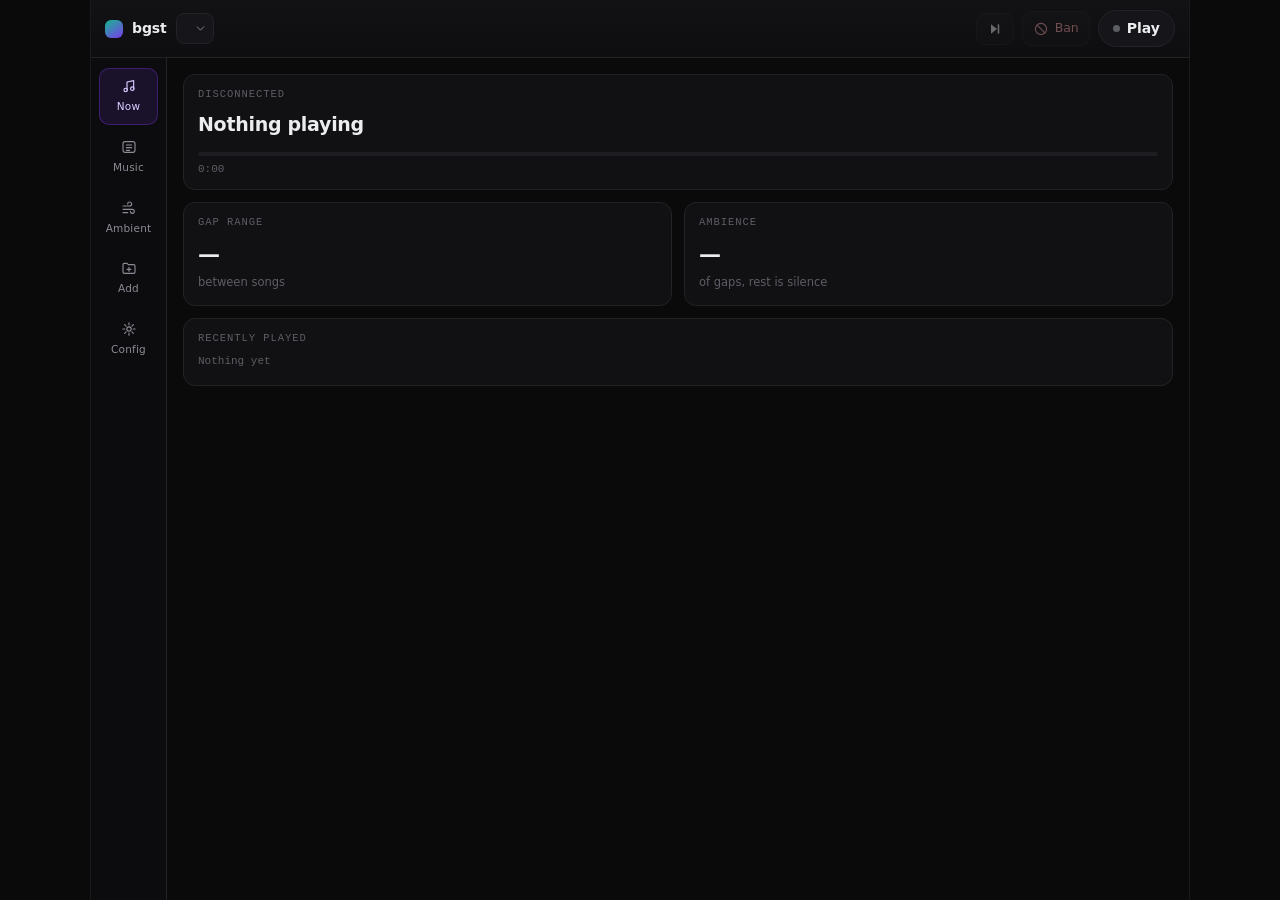
==== bgsoundtrack/ui/index.html @ 9dd18e4a "Export and import libraries, and sort them by artist, album or title Export comes in two shapes beca" ====
<!doctype html>
<html lang="en">
<head>
<meta charset="utf-8">
<meta name="viewport" content="width=device-width, initial-scale=1, viewport-fit=cover">
<meta name="color-scheme" content="dark">
<title>bgst</title>
<link rel="stylesheet" href="style.css">
<link rel="icon" href="data:image/svg+xml,<svg xmlns='http://www.w3.org/2000/svg' viewBox='0 0 32 32'><text y='26' font-size='26'>♪</text></svg>">
</head>
<body>
<div class="app">

  <header class="topbar">
    <div class="brand">
      <span class="brand-dot"></span>
      <span class="brand-name">bgst</span>
      <label class="playlist-pick">
        <select id="playlist-select" title="Playlist"></select>
        <svg viewBox="0 0 24 24" class="icon chev"><path d="M6 9l6 6 6-6"/></svg>
      </label>
      <span class="brand-sub" id="root-path"></span>
    </div>
    <div class="topbar-actions">
      <button class="ghost" id="skip" title="Next track (N)" disabled>
        <svg viewBox="0 0 24 24" class="icon"><path d="M6 5l9 7-9 7V5z"/><rect x="16" y="5" width="2.4" height="14" rx="1"/></svg>
      </button>
      <div class="ban-wrap">
        <button class="ghost ban" id="ban" title="Ban: skip and remove from this playlist (B)" disabled>
          <svg viewBox="0 0 24 24" class="icon"><circle cx="12" cy="12" r="8.4"/><path d="M6.2 6.2l11.6 11.6"/></svg>
          <span>Ban</span>
        </button>
        <!-- Floats down on its own layer; the button above never moves. -->
        <button class="confirm-ban" id="ban-confirm" tabindex="-1" aria-hidden="true">
          <svg viewBox="0 0 24 24" class="icon"><path d="M5 12.5l4.5 4.5L19 7.5"/></svg>
          <span id="ban-confirm-label">Confirm</span>
        </button>
      </div>
      <button class="live" id="transport" data-on="false">
        <span class="live-dot"></span><span id="transport-label">Play</span>
      </button>
    </div>
  </header>

  <div class="offline" id="offline" hidden>
    <strong>This page needs the bgst server.</strong>
    <span id="offline-detail">Start it with <code>bgst ui</code> — it opens the working page for you.
    Opening <code>index.html</code> straight from the folder cannot reach your files.</span>
  </div>

  <div class="body">
    <nav class="rail" role="tablist" aria-label="Sections">
      <button class="rail-btn active" data-panel="now" title="Now playing" role="tab">
        <svg viewBox="0 0 24 24" class="icon"><path d="M9 18V6l10-2v12"/><circle cx="7" cy="18" r="2.6"/><circle cx="17" cy="16" r="2.6"/></svg>
        <span>Now</span>
      </button>
      <button class="rail-btn" data-panel="music" title="Music library" role="tab">
        <svg viewBox="0 0 24 24" class="icon"><rect x="3" y="4" width="18" height="16" rx="3"/><path d="M8 9h8M8 13h8M8 17h5"/></svg>
        <span>Music</span>
      </button>
      <button class="rail-btn" data-panel="ambient" title="Ambient library" role="tab">
        <svg viewBox="0 0 24 24" class="icon"><path d="M3 9h10a3 3 0 1 0-3-3M3 14h14a3 3 0 1 1-3 3M3 19h7"/></svg>
        <span>Ambient</span>
      </button>
      <button class="rail-btn" data-panel="add" title="Add files" role="tab">
        <svg viewBox="0 0 24 24" class="icon"><path d="M3 7a2 2 0 0 1 2-2h4l2 2h8a2 2 0 0 1 2 2v9a2 2 0 0 1-2 2H5a2 2 0 0 1-2-2z"/><path d="M12 11v6M9 14h6"/></svg>
        <span>Add</span>
      </button>
      <button class="rail-btn" data-panel="settings" title="Settings" role="tab">
        <svg viewBox="0 0 24 24" class="icon"><circle cx="12" cy="12" r="3.2"/><path d="M12 2.8v3M12 18.2v3M21.2 12h-3M5.8 12h-3M18.5 5.5l-2.1 2.1M7.6 16.4l-2.1 2.1M18.5 18.5l-2.1-2.1M7.6 7.6L5.5 5.5"/></svg>
        <span>Config</span>
      </button>
    </nav>

    <main class="stage">
      <!-- NOW -->
      <section class="panel active" id="panel-now">
        <div class="card now">
          <div class="kicker" id="now-kind">Idle</div>
          <div class="now-title" id="now-title">Nothing playing</div>
          <div class="progress"><div class="progress-fill" id="now-progress"></div></div>
          <div class="now-meta">
            <span id="now-elapsed">0:00</span>
            <span id="now-remaining"></span>
          </div>
        </div>

        <div class="grid-2">
          <div class="card stat">
            <div class="kicker">Gap range</div>
            <div class="stat-value" id="stat-gap">—</div>
            <div class="stat-note">between songs</div>
          </div>
          <div class="card stat">
            <div class="kicker">Ambience</div>
            <div class="stat-value" id="stat-ambient">—</div>
            <div class="stat-note">of gaps, rest is silence</div>
          </div>
        </div>

        <div class="card">
          <div class="kicker">Recently played</div>
          <ul class="history" id="history"><li class="empty">Nothing yet</li></ul>
        </div>
      </section>

      <!-- LIBRARIES -->
      <section class="panel" id="panel-music">
        <div class="panel-head">
          <h2>Music <span class="count" id="music-count">0</span></h2>
          <div class="head-tools">
            <label class="sort-pick">
              <select class="sort" data-sort-for="music"></select>
              <svg viewBox="0 0 24 24" class="icon chev"><path d="M6 9l6 6 6-6"/></svg>
            </label>
            <button class="ghost small" data-goto="add">Add music</button>
          </div>
        </div>
        <p class="hint" id="music-tags" hidden></p>
        <ul class="tracks" id="music-list"></ul>
      </section>

      <section class="panel" id="panel-ambient">
        <div class="panel-head">
          <h2>Ambient <span class="count" id="ambient-count">0</span></h2>
          <div class="head-tools">
            <label class="sort-pick">
              <select class="sort" data-sort-for="ambient"></select>
              <svg viewBox="0 0 24 24" class="icon chev"><path d="M6 9l6 6 6-6"/></svg>
            </label>
            <button class="ghost small" data-goto="add">Add ambience</button>
          </div>
        </div>
        <p class="hint">Wind, rain, crickets, a tavern. Played under the gaps between songs.</p>
        <p class="hint" id="ambient-tags" hidden></p>
        <ul class="tracks" id="ambient-list"></ul>
      </section>

      <!-- ADD -->
      <section class="panel" id="panel-add">
        <div class="panel-head">
          <h2>Add to library</h2>
          <div class="seg" id="section-toggle">
            <button class="seg-btn active" data-section="music">Music</button>
            <button class="seg-btn" data-section="ambient">Ambient</button>
          </div>
        </div>
        <p class="hint">
          <strong>Add folder</strong> puts a whole folder in this playlist, played where it
          stands — anything you drop in there later joins by itself.
          <strong>Link files</strong> instead picks up the files that are there now, as
          symlinks. Either way nothing is copied.
        </p>
        <div class="add-tools">
          <button class="ghost small" id="pick-folder">
            <svg viewBox="0 0 24 24" class="icon"><path d="M3 7a2 2 0 0 1 2-2h4l2 2h8a2 2 0 0 1 2 2v9a2 2 0 0 1-2 2H5a2 2 0 0 1-2-2z"/></svg>
            Choose a folder…
          </button>
          <form class="path-form" id="path-form">
            <input type="text" id="path-input" placeholder="…or paste a path" spellcheck="false" autocomplete="off">
            <button class="ghost small" type="submit">Go</button>
          </form>
          <button class="ghost small" id="new-from-folder">New playlist from this folder…</button>
        </div>
        <form class="path-form" id="folder-playlist-form" hidden>
          <input type="text" id="folder-playlist-name" placeholder="Playlist name" autocomplete="off">
          <button class="ghost small" type="submit">Create &amp; select</button>
        </form>
        <div class="shortcuts" id="shortcuts"></div>
        <div class="crumb" id="crumb"></div>
        <ul class="browser" id="browser"></ul>
      </section>

      <!-- SETTINGS -->
      <section class="panel" id="panel-settings">
        <div class="panel-head"><h2>Settings</h2></div>
        <div class="card">
          <div class="kicker">Gaps</div>
          <label class="field"><span>Shortest gap</span>
            <input type="range" id="gap_min" min="0" max="1000" step="1">
            <input class="value" type="text" id="gap_min-out" inputmode="numeric" spellcheck="false"></label>
          <label class="field"><span>Longest gap</span>
            <input type="range" id="gap_max" min="0" max="1000" step="1">
            <input class="value" type="text" id="gap_max-out" inputmode="numeric" spellcheck="false"></label>
          <label class="field"><span>Ambience chance</span>
            <input type="range" id="ambient_chance" min="0" max="100" step="5"><output id="ambient_chance-out"></output></label>
          <label class="switch"><input type="checkbox" id="hide_gaps"><span class="track"></span>Hidden mode — never show how long a gap lasts</label>
          <label class="switch"><input type="checkbox" id="ambient_random_start"><span class="track"></span>Start ambient tracks at a random point</label>
        </div>
        <div class="card">
          <div class="kicker">Levels</div>
          <label class="field"><span>Music volume</span>
            <input type="range" id="volume" min="0" max="100" step="1"><output id="volume-out"></output></label>
          <label class="field"><span>Ambience volume</span>
            <input type="range" id="ambient_volume" min="0" max="100" step="1"><output id="ambient_volume-out"></output></label>
        </div>
        <div class="card">
          <div class="kicker">Playlists</div>
          <p class="hint">Each playlist has its own links, folders and removals. Switching one in changes what plays from the next track.</p>
          <ul class="sources" id="playlists-list"></ul>
          <form class="path-form" id="new-playlist-form">
            <input type="text" id="new-playlist-name" placeholder="New playlist name" autocomplete="off">
            <button class="ghost small" type="submit">Create</button>
          </form>
        </div>
        <div class="card" id="removed-card" hidden>
          <div class="kicker">Removed from this playlist</div>
          <p class="hint">Files in a source folder are never deleted — they are just kept out of this playlist.</p>
          <ul class="sources" id="removed-list"></ul>
        </div>
        <div class="card">
          <div class="kicker">Folders in this playlist</div>
          <p class="hint">Played where they stand, nothing linked or copied. New files in them join the rotation by themselves.</p>
          <ul class="sources" id="sources-list"></ul>
          <div class="row-actions">
            <button class="ghost small" data-goto="add">Add a folder</button>
          </div>
        </div>
        <div class="card">
          <div class="kicker">Export &amp; import</div>
          <p class="hint">
            A <strong>manifest</strong> is a small file listing what is in each playlist —
            for your own backup, or a machine with the same music on it. A
            <strong>bundle</strong> is a zip with the audio inside, to hand to someone else.
          </p>
          <div class="add-tools">
            <button class="ghost small" data-export="json">Export manifest</button>
            <button class="ghost small" data-export="csv">Export CSV</button>
            <button class="ghost small" data-export="bundle">Export bundle…</button>
            <button class="ghost small" id="import-file">Import…</button>
          </div>
          <form class="path-form" id="transfer-form" hidden>
            <input type="text" id="transfer-path" placeholder="path" spellcheck="false" autocomplete="off">
            <button class="ghost small" type="submit" id="transfer-go">Go</button>
          </form>
          <p class="hint" id="transfer-note" hidden></p>
        </div>
        <div class="card">
          <div class="kicker">Playback</div>
          <label class="switch"><input type="checkbox" id="shuffle"><span class="track"></span>Shuffle</label>
          <label class="switch"><input type="checkbox" id="loop"><span class="track"></span>Loop forever</label>
          <div class="row-actions">
            <button class="ghost small" id="prune">Prune broken links</button>
          </div>
        </div>
        <p class="hint" id="backend-note"></p>
      </section>
    </main>
  </div>

  <div class="toast" id="toast" hidden></div>
</div>
<script src="app.js"></script>
</body>
</html>
---- bgsoundtrack/ui/style.css ----
/* bgst UI - dark, compact, no dependencies. */
:root {
  --bg: #0a0a0b;
  --panel: #111113;
  --panel-2: #16161a;
  --line: #232327;
  --line-soft: #1a1a1e;
  --text: #ecedef;
  --muted: #8b8b95;
  --faint: #5d5d66;
  --accent: #14b88f;        /* live / playing */
  --accent-dim: #0d6f57;
  --select: #7c3aed;        /* active row, like a selected layer */
  --danger: #e5484d;
  --radius: 12px;
  --mono: ui-monospace, SFMono-Regular, "SF Mono", Menlo, Consolas, "Liberation Mono", monospace;
  --sans: system-ui, -apple-system, "Segoe UI", Roboto, "Helvetica Neue", Arial, sans-serif;
}

* { box-sizing: border-box; }
html, body { height: 100%; }
body {
  margin: 0;
  background: var(--bg);
  color: var(--text);
  font: 14px/1.5 var(--sans);
  -webkit-font-smoothing: antialiased;
}
button { font: inherit; color: inherit; cursor: pointer; }
h2 { font-size: 15px; font-weight: 600; margin: 0; letter-spacing: -0.01em; }

.app {
  height: 100%;
  display: flex;
  flex-direction: column;
  max-width: 1100px;
  margin: 0 auto;
  border-left: 1px solid var(--line-soft);
  border-right: 1px solid var(--line-soft);
}

/* -- top bar ------------------------------------------------------- */
.topbar {
  display: flex; align-items: center; justify-content: space-between;
  gap: 12px; padding: 10px 14px;
  border-bottom: 1px solid var(--line);
  background: linear-gradient(180deg, #121214, #0e0e10);
}
.brand { display: flex; align-items: center; gap: 9px; min-width: 0; }
.brand-dot {
  width: 18px; height: 18px; border-radius: 6px; flex: none;
  background: linear-gradient(145deg, var(--accent), var(--select));
}
.brand-name { font-weight: 650; letter-spacing: -0.01em; }
.playlist-pick { position: relative; display: inline-flex; align-items: center; flex: none; }
.playlist-pick select {
  appearance: none; -webkit-appearance: none;
  background: var(--panel-2); color: var(--text);
  border: 1px solid var(--line); border-radius: 8px;
  padding: 5px 26px 5px 10px; font: inherit; font-size: 13px; cursor: pointer;
  max-width: 190px; text-overflow: ellipsis;
}
.playlist-pick select:hover { border-color: #33333a; }
.playlist-pick select:focus-visible { outline: 2px solid var(--select); outline-offset: 1px; }
.playlist-pick .chev { position: absolute; right: 7px; width: 13px; height: 13px; color: var(--muted); pointer-events: none; }

.sources li.active { border-color: rgba(124,58,237,.5); background: rgba(124,58,237,.1); }
.sources .s-name { flex: 1; min-width: 0; overflow: hidden; text-overflow: ellipsis; white-space: nowrap; }
.sources .s-edit { background: none; border: none; color: var(--faint); padding: 4px 6px; border-radius: 6px; flex: none; }
.sources .s-edit:hover { color: var(--text); background: #1e1e23; }
.sources input.rename {
  flex: 1; min-width: 0; background: var(--panel); color: var(--text);
  border: 1px solid var(--select); border-radius: 6px; padding: 4px 8px; font: inherit; font-size: 13px;
}

.head-tools { display: flex; align-items: center; gap: 8px; }
.sort-pick { position: relative; display: inline-flex; align-items: center; }
.sort-pick select {
  appearance: none; -webkit-appearance: none;
  background: var(--panel-2); color: var(--muted);
  border: 1px solid var(--line); border-radius: 8px;
  padding: 5px 24px 5px 9px; font: inherit; font-size: 12.5px; cursor: pointer;
}
.sort-pick select:hover { color: var(--text); border-color: #33333a; }
.sort-pick .chev { position: absolute; right: 6px; width: 12px; height: 12px; color: var(--faint); pointer-events: none; }

.brand-sub {
  font: 11px/1 var(--mono); color: var(--faint);
  white-space: nowrap; overflow: hidden; text-overflow: ellipsis;
}
.topbar-actions { display: flex; align-items: center; gap: 8px; flex: none; }

.live {
  display: inline-flex; align-items: center; gap: 7px;
  padding: 7px 14px; border-radius: 999px;
  background: var(--panel-2); border: 1px solid var(--line);
  font-weight: 550; transition: background .15s, border-color .15s;
}
.live[data-on="true"] { background: rgba(20,184,143,.14); border-color: var(--accent-dim); color: #7ff0d0; }
.live:hover { border-color: #33333a; }
.live-dot { width: 7px; height: 7px; border-radius: 50%; background: var(--faint); }
.live[data-on="true"] .live-dot { background: var(--accent); box-shadow: 0 0 0 3px rgba(20,184,143,.18); animation: pulse 2s infinite; }
@keyframes pulse { 50% { opacity: .45; } }

.ghost {
  background: var(--panel-2); border: 1px solid var(--line);
  border-radius: 9px; padding: 7px 10px; display: inline-flex; align-items: center; gap: 6px;
}
.ghost:hover:not(:disabled) { border-color: #33333a; background: #1b1b20; }
.ghost:disabled { opacity: .4; cursor: not-allowed; }
.ghost.small { padding: 5px 10px; font-size: 12.5px; border-radius: 8px; }
.icon { width: 16px; height: 16px; fill: none; stroke: currentColor; stroke-width: 1.7; stroke-linecap: round; stroke-linejoin: round; }
.rail-btn .icon, .topbar .icon { display: block; }
#skip .icon { fill: currentColor; stroke: none; }

/* Ban sits in one place and stays there. Confirming it drops a second
   button onto its own layer underneath, so nothing under the cursor moves. */
.ban { display: flex; align-items: center; gap: 6px; color: #ffa8ab; white-space: nowrap; }
.ban span { font-size: 12.5px; }
.ban:hover:not(:disabled) { background: rgba(229,72,77,.14); border-color: rgba(229,72,77,.5); }
.ban.armed {
  background: rgba(229,72,77,.18); border-color: rgba(229,72,77,.6); color: #ffc9cb;
}

.ban-wrap { position: relative; display: inline-flex; }
.confirm-ban {
  position: absolute; top: calc(100% + 8px); right: 0; z-index: 40;
  display: flex; align-items: center; gap: 6px; white-space: nowrap;
  padding: 8px 13px; border-radius: 10px;
  background: #2a1416; border: 1px solid rgba(229,72,77,.65); color: #ffd7d8;
  box-shadow: 0 10px 28px rgba(0,0,0,.55);
  opacity: 0; transform: translateY(-10px) scale(.96); pointer-events: none;
  transition: opacity .16s ease, transform .16s ease;
}
.confirm-ban span { font-size: 12.5px; font-weight: 550; }
.confirm-ban::before {
  content: ""; position: absolute; top: -5px; right: 14px; width: 8px; height: 8px;
  background: #2a1416; border-left: 1px solid rgba(229,72,77,.65);
  border-top: 1px solid rgba(229,72,77,.65); transform: rotate(45deg);
}
.confirm-ban.open { opacity: 1; transform: translateY(0) scale(1); pointer-events: auto; }
.confirm-ban:hover { background: #3a191c; }

/* -- layout -------------------------------------------------------- */
.body { display: flex; flex: 1; min-height: 0; }

.rail {
  width: 76px; flex: none; padding: 10px 8px; display: flex; flex-direction: column; gap: 4px;
  border-right: 1px solid var(--line); background: #0c0c0e;
}
.rail-btn {
  background: none; border: 1px solid transparent; border-radius: 10px;
  padding: 9px 4px; display: flex; flex-direction: column; align-items: center; gap: 5px;
  color: var(--muted); font-size: 10.5px; letter-spacing: .02em;
}
.rail-btn:hover { color: var(--text); background: #141417; }
.rail-btn.active { color: #d9ccff; background: rgba(124,58,237,.13); border-color: rgba(124,58,237,.35); }

.stage { flex: 1; min-width: 0; overflow-y: auto; padding: 16px; }
.panel { display: none; flex-direction: column; gap: 12px; }
.panel.active { display: flex; }
.panel-head { display: flex; align-items: center; justify-content: space-between; gap: 10px; }
.count {
  font: 11px/1 var(--mono); color: var(--muted);
  border: 1px solid var(--line); border-radius: 6px; padding: 3px 6px; margin-left: 4px;
}
.hint { margin: 0; color: var(--muted); font-size: 12.5px; }
.hint strong { color: var(--text); font-weight: 550; }

.card { background: var(--panel); border: 1px solid var(--line); border-radius: var(--radius); padding: 14px; }
.grid-2 { display: grid; grid-template-columns: 1fr 1fr; gap: 12px; }
.kicker {
  font: 10.5px/1 var(--mono); text-transform: uppercase; letter-spacing: .09em;
  color: var(--faint); margin-bottom: 10px;
}

/* -- now playing --------------------------------------------------- */
.now-title {
  font-size: 19px; font-weight: 600; letter-spacing: -0.015em; margin-bottom: 14px;
  overflow: hidden; text-overflow: ellipsis; white-space: nowrap;
}
.progress { height: 4px; border-radius: 999px; background: #1e1e22; overflow: hidden; }
.progress-fill {
  height: 100%; width: 0; border-radius: 999px; background: var(--accent);
  transition: width .35s linear;
}
.panel.is-gap .progress-fill { background: var(--select); }
/* Hidden mode: a gap is happening, but not for how long. */
.panel.is-hidden .progress-fill {
  width: 100% !important; opacity: .35;
  background: linear-gradient(90deg, transparent, var(--select), transparent);
  background-size: 40% 100%; background-repeat: no-repeat;
  animation: drift 4.5s ease-in-out infinite;
}
@keyframes drift { 0% { background-position: -40% 0; } 100% { background-position: 140% 0; } }

.now-meta {
  display: flex; justify-content: space-between; margin-top: 8px;
  font: 11px/1 var(--mono); color: var(--faint);
}
.stat-value { font-size: 22px; font-weight: 600; letter-spacing: -0.02em; }
.stat-note { color: var(--faint); font-size: 11.5px; margin-top: 3px; }

.history { list-style: none; margin: 0; padding: 0; display: flex; flex-direction: column; gap: 2px; }
.history li {
  font: 11px/1.6 var(--mono); letter-spacing: .02em; color: var(--muted); overflow: hidden; text-overflow: ellipsis; white-space: nowrap;
}
.history li.empty, .tracks li.empty { color: var(--faint); letter-spacing: 0; }

/* -- lists --------------------------------------------------------- */
.tracks, .browser { list-style: none; margin: 0; padding: 0; display: flex; flex-direction: column; gap: 6px; }
.tracks li, .browser li {
  display: flex; align-items: center; gap: 10px; min-width: 0;
  background: var(--panel); border: 1px solid var(--line); border-radius: 10px; padding: 9px 11px;
}
.tracks li.playing { border-color: rgba(124,58,237,.5); background: rgba(124,58,237,.09); }
.tracks li.broken { border-color: rgba(229,72,77,.4); }
.t-body { min-width: 0; flex: 1; }
.t-name { overflow: hidden; text-overflow: ellipsis; white-space: nowrap; }
.t-target {
  font: 10.5px/1.5 var(--mono); letter-spacing: .02em; color: var(--faint);
  overflow: hidden; text-overflow: ellipsis; white-space: nowrap;
}
.t-remove {
  background: none; border: none; color: var(--faint); padding: 4px 6px; border-radius: 6px; flex: none;
}
.t-remove:hover { color: var(--danger); background: rgba(229,72,77,.1); }

/* -- browser ------------------------------------------------------- */
.shortcuts { display: flex; flex-wrap: wrap; gap: 6px; }
.chip {
  background: var(--panel-2); border: 1px solid var(--line); border-radius: 999px;
  padding: 5px 11px; font-size: 12.5px; color: var(--muted);
}
.chip:hover { color: var(--text); border-color: #33333a; }
.crumb { font: 11px/1.4 var(--mono); color: var(--muted); word-break: break-all; }
.browser li { cursor: pointer; }
.browser li:hover { border-color: #33333a; background: var(--panel-2); }
.browser .badge {
  font: 10.5px/1 var(--mono); color: var(--faint); border: 1px solid var(--line);
  border-radius: 6px; padding: 3px 6px; flex: none;
}
.browser .add {
  background: rgba(20,184,143,.12); border: 1px solid var(--accent-dim); color: #7ff0d0;
  border-radius: 8px; padding: 5px 10px; font-size: 12.5px; flex: none;
}
.browser .add:hover { background: rgba(20,184,143,.2); }

.seg { display: inline-flex; background: var(--panel-2); border: 1px solid var(--line); border-radius: 9px; padding: 2px; }
.seg-btn { background: none; border: none; border-radius: 7px; padding: 5px 12px; font-size: 12.5px; color: var(--muted); }
.seg-btn.active { background: rgba(124,58,237,.18); color: #d9ccff; }

/* -- settings ------------------------------------------------------ */
#panel-settings .card, #panel-settings .hint { max-width: 660px; }
.field { display: grid; grid-template-columns: 120px 1fr 62px; align-items: center; gap: 12px; margin-bottom: 12px; }
.field:last-child { margin-bottom: 0; }
.field > span { color: var(--muted); font-size: 12.5px; }
.field output { font: 11.5px/1 var(--mono); color: var(--text); text-align: right; }
.field input.value {
  font: 11.5px/1 var(--mono); color: var(--text); text-align: right;
  background: var(--panel-2); border: 1px solid var(--line); border-radius: 6px;
  padding: 5px 6px; width: 100%; min-width: 0;
}
.field input.value:focus { outline: none; border-color: var(--select); }
input[type="range"] { -webkit-appearance: none; appearance: none; height: 4px; border-radius: 999px; background: #24242a; }
input[type="range"]::-webkit-slider-thumb {
  -webkit-appearance: none; width: 14px; height: 14px; border-radius: 50%;
  background: var(--text); border: 3px solid #0a0a0b; box-shadow: 0 0 0 1px #3a3a42;
}
input[type="range"]::-moz-range-thumb {
  width: 12px; height: 12px; border-radius: 50%; background: var(--text); border: 2px solid #0a0a0b;
}
.switch { display: flex; align-items: center; gap: 10px; margin-bottom: 10px; color: var(--muted); font-size: 13px; cursor: pointer; }
.switch input { position: absolute; opacity: 0; pointer-events: none; }
.switch .track {
  width: 34px; height: 20px; border-radius: 999px; background: #24242a; position: relative;
  transition: background .15s; flex: none;
}
.switch .track::after {
  content: ""; position: absolute; top: 3px; left: 3px; width: 14px; height: 14px;
  border-radius: 50%; background: #75757f; transition: transform .15s, background .15s;
}
.switch input:checked + .track { background: rgba(20,184,143,.3); }
.switch input:checked + .track::after { transform: translateX(14px); background: var(--accent); }
.switch input:focus-visible + .track { outline: 2px solid var(--select); outline-offset: 2px; }
.row-actions { margin-top: 12px; }

/* -- offline banner ------------------------------------------------ */
.offline {
  padding: 10px 14px; font-size: 12.5px; color: #ffd9a8;
  background: rgba(229,145,72,.1); border-bottom: 1px solid rgba(229,145,72,.35);
}
.offline strong { color: #ffc078; font-weight: 600; }
.offline code {
  font: 11.5px/1 var(--mono); background: #1c1c20; border: 1px solid var(--line);
  border-radius: 5px; padding: 2px 5px;
}

/* -- add tools ----------------------------------------------------- */
.add-tools { display: flex; flex-wrap: wrap; gap: 8px; align-items: center; }
.path-form { display: flex; gap: 6px; flex: 1; min-width: 220px; }
.path-form input {
  flex: 1; min-width: 0; background: var(--panel); color: var(--text);
  border: 1px solid var(--line); border-radius: 8px; padding: 6px 10px;
  font: 12.5px/1.4 var(--mono);
}
.path-form input:focus { outline: none; border-color: var(--select); }
.browser .source-btn {
  background: rgba(124,58,237,.14); border: 1px solid rgba(124,58,237,.4); color: #d9ccff;
  border-radius: 8px; padding: 5px 10px; font-size: 12.5px; flex: none;
}
.browser .source-btn:hover { background: rgba(124,58,237,.24); }
.row-buttons { display: flex; gap: 6px; flex: none; }

/* -- sources ------------------------------------------------------- */
.sources { list-style: none; margin: 0 0 2px; padding: 0; display: flex; flex-direction: column; gap: 6px; }
.sources li {
  display: flex; align-items: center; gap: 10px; min-width: 0;
  background: var(--panel-2); border: 1px solid var(--line); border-radius: 9px; padding: 8px 10px;
}
.sources .s-path { flex: 1; min-width: 0; font: 11.5px/1.5 var(--mono); overflow: hidden; text-overflow: ellipsis; white-space: nowrap; }
.sources .s-meta { font: 10.5px/1 var(--mono); color: var(--faint); flex: none; }
.sources li.missing .s-meta { color: #ff9ea1; }
.sources li.empty { color: var(--faint); font-size: 12.5px; justify-content: flex-start; }
.tag {
  font: 9.5px/1 var(--mono); text-transform: uppercase; letter-spacing: .08em;
  border: 1px solid var(--line); border-radius: 5px; padding: 3px 5px; color: var(--faint); flex: none;
}
.tag.source { color: #c4b5fd; border-color: rgba(124,58,237,.45); }

/* -- toast --------------------------------------------------------- */
.toast {
  position: fixed; left: 50%; bottom: 20px; transform: translateX(-50%);
  background: var(--panel-2); border: 1px solid var(--line); border-radius: 10px;
  padding: 9px 14px; font-size: 13px; box-shadow: 0 8px 30px rgba(0,0,0,.6); z-index: 20;
  max-width: min(520px, calc(100vw - 32px));
}
.toast.bad { border-color: rgba(229,72,77,.5); color: #ffb4b6; }
[hidden] { display: none !important; }

/* -- small screens ------------------------------------------------- */
@media (max-width: 620px) {
  .body { flex-direction: column-reverse; }
  .rail {
    width: auto; flex-direction: row; justify-content: space-around;
    border-right: none; border-top: 1px solid var(--line);
    padding: 6px 4px calc(6px + env(safe-area-inset-bottom));
  }
  .rail-btn { flex: 1; padding: 7px 2px; }
  .stage { padding: 12px; }
  .grid-2 { grid-template-columns: 1fr; }
  .field { grid-template-columns: 1fr; gap: 4px; }
  .field output { text-align: left; }
}
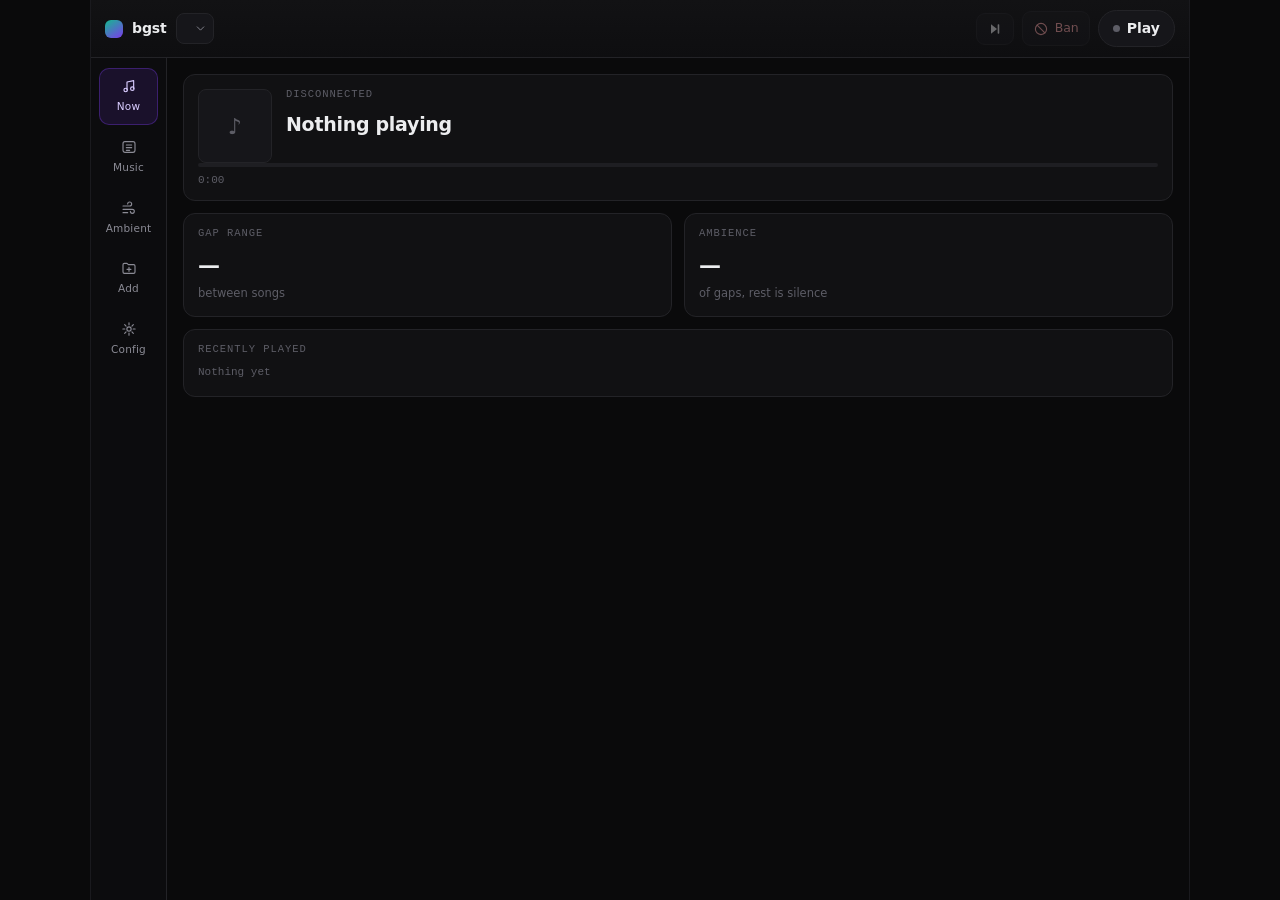
==== commit 4e59aa40: "Stop scanning on the request thread, and show what the server is doing "Sometimes the server becomes" ====
--- a/bgsoundtrack/ui/index.html
+++ b/bgsoundtrack/ui/index.html
@@ -9,6 +9,7 @@
 <link rel="icon" href="data:image/svg+xml,<svg xmlns='http://www.w3.org/2000/svg' viewBox='0 0 32 32'><text y='26' font-size='26'>♪</text></svg>">
 </head>
 <body>
+<div class="activity" id="activity"></div>
 <div class="app">
 
   <header class="topbar">
@@ -43,7 +44,7 @@
   </header>
 
   <div class="offline" id="offline" hidden>
-    <strong>This page needs the bgst server.</strong>
+    <strong id="offline-lead">This page needs the bgst server.</strong>
     <span id="offline-detail">Start it with <code>bgst ui</code> — it opens the working page for you.
     Opening <code>index.html</code> straight from the folder cannot reach your files.</span>
   </div>
@@ -76,8 +77,14 @@
       <!-- NOW -->
       <section class="panel active" id="panel-now">
         <div class="card now">
-          <div class="kicker" id="now-kind">Idle</div>
-          <div class="now-title" id="now-title">Nothing playing</div>
+          <div class="now-head">
+            <div class="cover empty" id="now-cover">♪</div>
+            <div class="now-body">
+              <div class="kicker" id="now-kind">Idle</div>
+              <div class="now-title" id="now-title">Nothing playing</div>
+              <div class="t-sub" id="now-sub"></div>
+            </div>
+          </div>
           <div class="progress"><div class="progress-fill" id="now-progress"></div></div>
           <div class="now-meta">
             <span id="now-elapsed">0:00</span>
@@ -109,31 +116,57 @@
         <div class="panel-head">
           <h2>Music <span class="count" id="music-count">0</span></h2>
           <div class="head-tools">
-            <label class="sort-pick">
-              <select class="sort" data-sort-for="music"></select>
-              <svg viewBox="0 0 24 24" class="icon chev"><path d="M6 9l6 6 6-6"/></svg>
-            </label>
+            <input type="search" class="filter" data-filter-for="music" placeholder="Filter…" autocomplete="off" spellcheck="false">
+            <label class="switch inline"><input type="checkbox" class="filenames"><span class="track"></span>File names</label>
             <button class="ghost small" data-goto="add">Add music</button>
           </div>
         </div>
         <p class="hint" id="music-tags" hidden></p>
-        <ul class="tracks" id="music-list"></ul>
+        <div class="table-wrap">
+          <table class="tracks" id="music-table">
+            <thead>
+              <tr>
+                <th class="col-cover"></th>
+                <th class="col-no">#</th>
+                <th class="col-title" data-sort="title"><span></span></th>
+                <th class="col-artist" data-sort="artist"><span>Artist</span></th>
+                <th class="col-album" data-sort="album"><span>Album</span></th>
+                <th class="col-length" data-sort="length"><span>Length</span></th>
+                <th class="col-actions"></th>
+              </tr>
+            </thead>
+            <tbody id="music-list"></tbody>
+          </table>
+        </div>
       </section>
 
       <section class="panel" id="panel-ambient">
         <div class="panel-head">
           <h2>Ambient <span class="count" id="ambient-count">0</span></h2>
           <div class="head-tools">
-            <label class="sort-pick">
-              <select class="sort" data-sort-for="ambient"></select>
-              <svg viewBox="0 0 24 24" class="icon chev"><path d="M6 9l6 6 6-6"/></svg>
-            </label>
+            <input type="search" class="filter" data-filter-for="ambient" placeholder="Filter…" autocomplete="off" spellcheck="false">
+            <label class="switch inline"><input type="checkbox" class="filenames"><span class="track"></span>File names</label>
             <button class="ghost small" data-goto="add">Add ambience</button>
           </div>
         </div>
         <p class="hint">Wind, rain, crickets, a tavern. Played under the gaps between songs.</p>
         <p class="hint" id="ambient-tags" hidden></p>
-        <ul class="tracks" id="ambient-list"></ul>
+        <div class="table-wrap">
+          <table class="tracks" id="ambient-table">
+            <thead>
+              <tr>
+                <th class="col-cover"></th>
+                <th class="col-no">#</th>
+                <th class="col-title" data-sort="title"><span></span></th>
+                <th class="col-artist" data-sort="artist"><span>Artist</span></th>
+                <th class="col-album" data-sort="album"><span>Album</span></th>
+                <th class="col-length" data-sort="length"><span>Length</span></th>
+                <th class="col-actions"></th>
+              </tr>
+            </thead>
+            <tbody id="ambient-list"></tbody>
+          </table>
+        </div>
       </section>
 
       <!-- ADD -->
@@ -217,6 +250,21 @@
           </div>
         </div>
         <div class="card">
+          <div class="kicker">Server</div>
+          <div class="server-facts">
+            <div class="fact"><span class="k">Address</span><span class="v" id="srv-url">—</span></div>
+            <div class="fact"><span class="k">Process</span><span class="v" id="srv-pid">—</span></div>
+            <div class="fact"><span class="k">Up</span><span class="v" id="srv-up">—</span></div>
+            <div class="fact"><span class="k">Version</span><span class="v" id="srv-version">—</span></div>
+          </div>
+          <div class="add-tools">
+            <button class="ghost small" id="srv-restart">Restart server</button>
+            <button class="ghost small" id="srv-stop">Stop server</button>
+            <button class="ghost small" id="find-covers">Find album art</button>
+          </div>
+          <p class="hint" id="srv-note" hidden></p>
+        </div>
+        <div class="card">
           <div class="kicker">Export &amp; import</div>
           <p class="hint">
             A <strong>manifest</strong> is a small file listing what is in each playlist —
--- a/bgsoundtrack/ui/style.css
+++ b/bgsoundtrack/ui/style.css
@@ -74,6 +74,13 @@
 }
 
 .head-tools { display: flex; align-items: center; gap: 8px; }
+.head-tools .filter {
+  background: var(--panel-2); color: var(--text); border: 1px solid var(--line);
+  border-radius: 8px; padding: 5px 10px; font: inherit; font-size: 12.5px; width: 150px;
+}
+.head-tools .filter:focus { outline: none; border-color: var(--select); width: 210px; }
+.more-row td { color: var(--muted); font-size: 12.5px; padding: 12px 10px !important; }
+.more-row button { margin-left: 8px; }
 .sort-pick { position: relative; display: inline-flex; align-items: center; }
 .sort-pick select {
   appearance: none; -webkit-appearance: none;
@@ -207,26 +214,83 @@
 }
 .history li.empty, .tracks li.empty { color: var(--faint); letter-spacing: 0; }
 
-/* -- lists --------------------------------------------------------- */
-.tracks, .browser { list-style: none; margin: 0; padding: 0; display: flex; flex-direction: column; gap: 6px; }
-.tracks li, .browser li {
+/* -- track table --------------------------------------------------- */
+.table-wrap {
+  border: 1px solid var(--line); border-radius: var(--radius);
+  background: var(--panel);
+  /* No overflow here: it would become the scroll container and the sticky
+     header would have nothing to stick to. The stage scrolls instead. */
+}
+table.tracks { width: 100%; border-collapse: collapse; font-size: 13px; }
+table.tracks th, table.tracks td {
+  text-align: left; padding: 7px 10px; white-space: nowrap;
+  overflow: hidden; text-overflow: ellipsis;
+}
+table.tracks thead th {
+  position: sticky; top: -16px; z-index: 3;   /* -16px cancels the stage padding */
+  background: #141417; border-bottom: 1px solid var(--line);
+  box-shadow: 0 1px 0 var(--line);
+  font: 10.5px/1.6 var(--mono); text-transform: uppercase; letter-spacing: .08em;
+  color: var(--faint); font-weight: 500; user-select: none;
+}
+table.tracks thead th[data-sort] { cursor: pointer; }
+table.tracks thead th[data-sort]:hover { color: var(--text); }
+table.tracks thead th[data-sort] span::after {
+  content: ""; display: inline-block; width: 0; height: 0; margin-left: 6px;
+  vertical-align: middle; border-left: 3.5px solid transparent;
+  border-right: 3.5px solid transparent; opacity: 0;
+}
+table.tracks thead th.sorted { color: #d9ccff; }
+table.tracks thead th.sorted span::after { opacity: 1; border-bottom: 4px solid currentColor; }
+table.tracks thead th.sorted.desc span::after {
+  border-bottom: none; border-top: 4px solid currentColor;
+}
+
+table.tracks tbody tr { border-bottom: 1px solid var(--line-soft); }
+table.tracks tbody tr:last-child { border-bottom: none; }
+table.tracks tbody tr:nth-child(even) { background: rgba(255,255,255,.015); }
+table.tracks tbody tr:hover { background: #17171b; }
+table.tracks tbody tr.playing { background: rgba(124,58,237,.12); box-shadow: inset 2px 0 0 var(--select); }
+table.tracks tbody tr.playing .t-title { color: #d9ccff; }
+table.tracks tbody tr.broken .t-title { color: #ff9ea1; }
+table.tracks tbody tr.empty td { color: var(--faint); padding: 16px 10px; white-space: normal; }
+
+.col-no { width: 44px; text-align: right !important; }
+td.col-no { font: 11px/1 var(--mono); color: var(--faint); text-align: right; }
+.col-title { width: 40%; }
+.col-artist, .col-album { width: 22%; color: var(--muted); }
+.col-length { width: 70px; text-align: right !important; }
+td.col-length { font: 11px/1 var(--mono); color: var(--faint); }
+.col-actions { width: 74px; }
+td.col-actions { text-align: right; padding-right: 8px; }
+.t-title { color: var(--text); }
+td.guessed { color: var(--faint); font-style: italic; }
+.t-sub { font: 10.5px/1.4 var(--mono); color: var(--faint); }
+/* The origin marker matters when you press ✕, not while you are reading
+   the list, so it keeps quiet until the row is under the cursor. */
+td .tag { margin-right: 4px; opacity: .3; transition: opacity .12s; }
+table.tracks tbody tr:hover td .tag, table.tracks tbody tr.playing td .tag { opacity: 1; }
+.t-remove {
+  background: none; border: none; color: var(--faint); padding: 3px 5px; border-radius: 6px;
+}
+.t-remove:hover { color: var(--danger); background: rgba(229,72,77,.1); }
+.switch.inline { margin-bottom: 0; font-size: 12.5px; }
+.switch.inline .track { width: 30px; height: 18px; }
+.switch.inline .track::after { width: 12px; height: 12px; }
+.switch.inline input:checked + .track::after { transform: translateX(12px); }
+
+/* -- browser ------------------------------------------------------- */
+.browser { list-style: none; margin: 0; padding: 0; display: flex; flex-direction: column; gap: 6px; }
+.browser li {
   display: flex; align-items: center; gap: 10px; min-width: 0;
   background: var(--panel); border: 1px solid var(--line); border-radius: 10px; padding: 9px 11px;
 }
-.tracks li.playing { border-color: rgba(124,58,237,.5); background: rgba(124,58,237,.09); }
-.tracks li.broken { border-color: rgba(229,72,77,.4); }
 .t-body { min-width: 0; flex: 1; }
 .t-name { overflow: hidden; text-overflow: ellipsis; white-space: nowrap; }
 .t-target {
   font: 10.5px/1.5 var(--mono); letter-spacing: .02em; color: var(--faint);
   overflow: hidden; text-overflow: ellipsis; white-space: nowrap;
 }
-.t-remove {
-  background: none; border: none; color: var(--faint); padding: 4px 6px; border-radius: 6px; flex: none;
-}
-.t-remove:hover { color: var(--danger); background: rgba(229,72,77,.1); }
-
-/* -- browser ------------------------------------------------------- */
 .shortcuts { display: flex; flex-wrap: wrap; gap: 6px; }
 .chip {
   background: var(--panel-2); border: 1px solid var(--line); border-radius: 999px;
@@ -328,6 +392,50 @@
 }
 .tag.source { color: #c4b5fd; border-color: rgba(124,58,237,.45); }
 
+/* -- activity ------------------------------------------------------ */
+/* A thin bar across the top while anything is in flight, so a click always
+   visibly does something. */
+.activity {
+  position: fixed; top: 0; left: 0; right: 0; height: 2px; z-index: 60;
+  background: linear-gradient(90deg, transparent, var(--accent), var(--select), transparent);
+  background-size: 40% 100%; background-repeat: no-repeat;
+  opacity: 0; transition: opacity .15s;
+  pointer-events: none;
+}
+.activity.on { opacity: 1; animation: sweep 1.1s linear infinite; }
+@keyframes sweep { from { background-position: -40% 0; } to { background-position: 140% 0; } }
+
+.spinner {
+  width: 13px; height: 13px; flex: none; display: inline-block;
+  border: 2px solid currentColor; border-right-color: transparent;
+  border-radius: 50%; animation: spin .7s linear infinite; opacity: .8;
+}
+@keyframes spin { to { transform: rotate(360deg); } }
+button .spinner { margin-right: 6px; vertical-align: -2px; }
+button.busy { opacity: .75; pointer-events: none; }
+
+.working { display: inline-flex; align-items: center; gap: 7px; color: var(--muted); font-size: 12.5px; }
+
+/* -- album art ----------------------------------------------------- */
+.now-head { display: flex; gap: 14px; align-items: flex-start; }
+.cover {
+  width: 74px; height: 74px; flex: none; border-radius: 8px; object-fit: cover;
+  background: var(--panel-2); border: 1px solid var(--line);
+}
+.cover.empty { display: grid; place-items: center; color: var(--faint); font-size: 22px; }
+.now-head .now-body { min-width: 0; flex: 1; }
+td.col-cover { width: 34px; padding-right: 0; }
+.thumb {
+  width: 24px; height: 24px; border-radius: 4px; object-fit: cover;
+  background: var(--panel-2); display: block;
+}
+
+/* -- server card --------------------------------------------------- */
+.server-facts { display: flex; flex-wrap: wrap; gap: 14px; margin-bottom: 12px; }
+.fact { display: flex; flex-direction: column; gap: 2px; }
+.fact .k { font: 10px/1 var(--mono); text-transform: uppercase; letter-spacing: .08em; color: var(--faint); }
+.fact .v { font: 12.5px/1.2 var(--mono); color: var(--text); }
+
 /* -- toast --------------------------------------------------------- */
 .toast {
   position: fixed; left: 50%; bottom: 20px; transform: translateX(-50%);
@@ -339,7 +447,27 @@
 [hidden] { display: none !important; }
 
 /* -- small screens ------------------------------------------------- */
+@media (max-width: 760px) {
+  .col-artist, .col-album { display: none; }
+}
+
+@media (hover: none) {
+  td .tag { opacity: 1; }   /* no cursor to hover with */
+}
+
 @media (max-width: 620px) {
+  .col-length { display: none; }
+  /* Keep the top bar on one line: the path goes, the playlist name shortens,
+     and Ban keeps its icon but drops its label. */
+  .brand-sub { display: none; }
+  .brand-name { display: none; }
+  .playlist-pick select { max-width: 150px; }
+  .topbar { padding: 8px 10px; gap: 8px; }
+  .topbar-actions { gap: 6px; }
+  .ban span { display: none; }
+  .live { padding: 7px 12px; }
+  table.tracks th, table.tracks td { padding: 7px 8px; }
+  .head-tools { gap: 6px; }
   .body { flex-direction: column-reverse; }
   .rail {
     width: auto; flex-direction: row; justify-content: space-around;
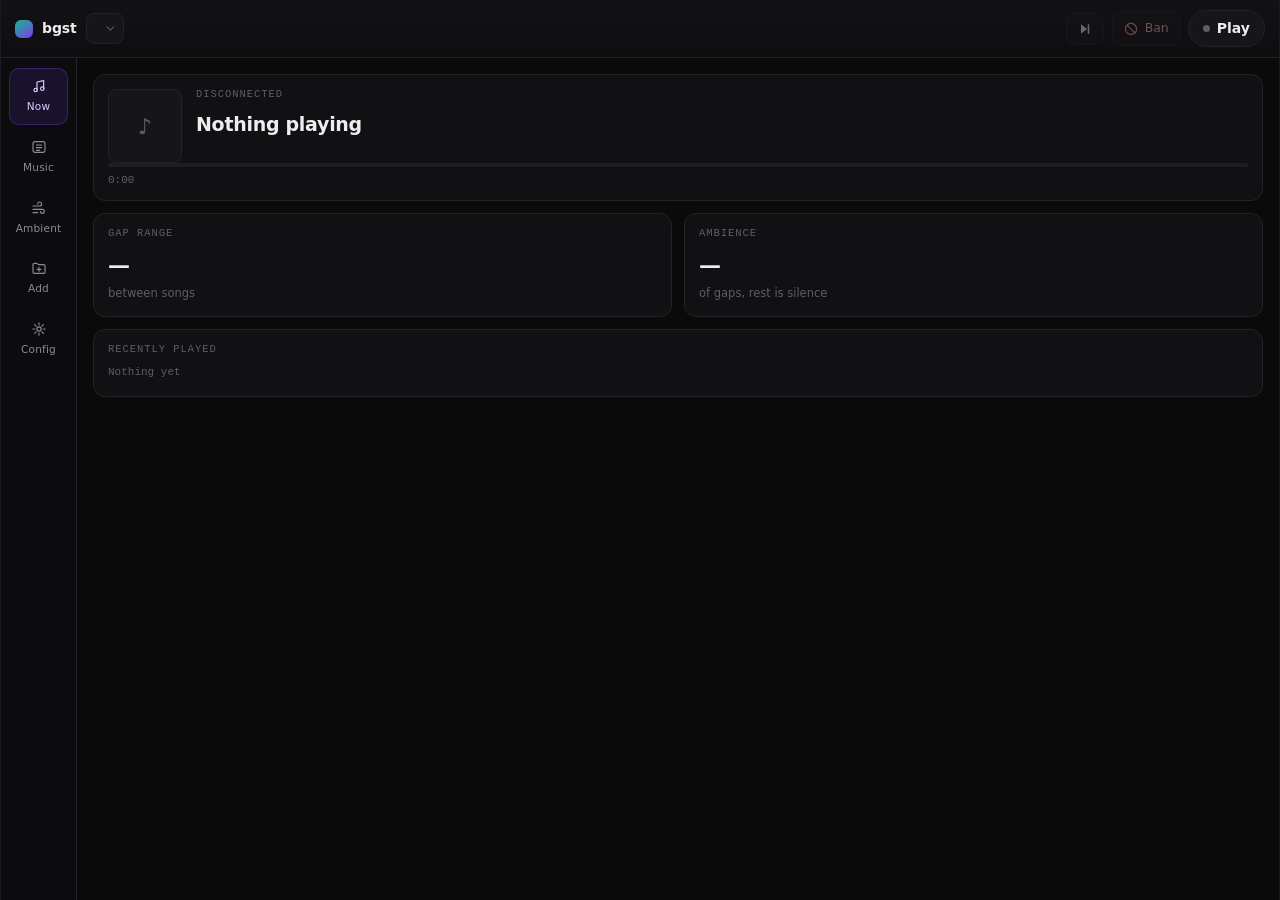
==== commit 652f8ec6: "Remember album art between runs, use only embedded pictures, show loading Three things from using it" ====
--- a/bgsoundtrack/ui/index.html
+++ b/bgsoundtrack/ui/index.html
@@ -261,6 +261,7 @@
             <button class="ghost small" id="srv-restart">Restart server</button>
             <button class="ghost small" id="srv-stop">Stop server</button>
             <button class="ghost small" id="find-covers">Find album art</button>
+            <button class="ghost small" id="recheck-covers" title="Read the files again — after adding art to them">Look again</button>
           </div>
           <p class="hint" id="srv-note" hidden></p>
         </div>
--- a/bgsoundtrack/ui/style.css
+++ b/bgsoundtrack/ui/style.css
@@ -33,7 +33,7 @@
   height: 100%;
   display: flex;
   flex-direction: column;
-  max-width: 1100px;
+  max-width: 1440px;
   margin: 0 auto;
   border-left: 1px solid var(--line-soft);
   border-right: 1px solid var(--line-soft);
@@ -221,7 +221,12 @@
   /* No overflow here: it would become the scroll container and the sticky
      header would have nothing to stick to. The stage scrolls instead. */
 }
-table.tracks { width: 100%; border-collapse: collapse; font-size: 13px; }
+table.tracks {
+  width: 100%; border-collapse: collapse; font-size: 13px;
+  /* Fixed: with auto layout the browser sizes columns to the longest album
+     title and the table walks straight out of the panel. */
+  table-layout: fixed;
+}
 table.tracks th, table.tracks td {
   text-align: left; padding: 7px 10px; white-space: nowrap;
   overflow: hidden; text-overflow: ellipsis;
@@ -255,21 +260,26 @@
 table.tracks tbody tr.broken .t-title { color: #ff9ea1; }
 table.tracks tbody tr.empty td { color: var(--faint); padding: 16px 10px; white-space: normal; }
 
-.col-no { width: 44px; text-align: right !important; }
+.col-cover { width: 40px; }
+.col-no { width: 40px; text-align: right !important; }
 td.col-no { font: 11px/1 var(--mono); color: var(--faint); text-align: right; }
-.col-title { width: 40%; }
-.col-artist, .col-album { width: 22%; color: var(--muted); }
-.col-length { width: 70px; text-align: right !important; }
+.col-title { width: 38%; }
+.col-artist { width: 21%; color: var(--muted); }
+.col-album { width: 21%; color: var(--muted); }
+.col-length { width: 78px; text-align: right !important; }
 td.col-length { font: 11px/1 var(--mono); color: var(--faint); }
-.col-actions { width: 74px; }
+.col-actions { width: 62px; }
+/* Anything too long ends in an ellipsis, with the whole value on hover. */
+table.tracks td > div, table.tracks td { min-width: 0; }
 td.col-actions { text-align: right; padding-right: 8px; }
-.t-title { color: var(--text); }
+.t-title { color: var(--text); overflow: hidden; text-overflow: ellipsis; white-space: nowrap; }
 td.guessed { color: var(--faint); font-style: italic; }
 .t-sub { font: 10.5px/1.4 var(--mono); color: var(--faint); }
 /* The origin marker matters when you press ✕, not while you are reading
    the list, so it keeps quiet until the row is under the cursor. */
-td .tag { margin-right: 4px; opacity: .3; transition: opacity .12s; }
-table.tracks tbody tr:hover td .tag, table.tracks tbody tr.playing td .tag { opacity: 1; }
+.origin { display: inline-flex; color: var(--faint); opacity: .45; transition: opacity .12s; vertical-align: -3px; }
+.origin .icon { width: 14px; height: 14px; }
+table.tracks tbody tr:hover .origin, table.tracks tbody tr.playing .origin { opacity: 1; color: #c4b5fd; }
 .t-remove {
   background: none; border: none; color: var(--faint); padding: 3px 5px; border-radius: 6px;
 }
@@ -392,6 +402,27 @@
 }
 .tag.source { color: #c4b5fd; border-color: rgba(124,58,237,.45); }
 
+/* -- waiting ------------------------------------------------------- */
+/* Placeholder rows that breathe, so a library that takes a moment looks
+   like it is arriving rather than like nothing happened. */
+.sk {
+  display: block; border-radius: 4px;
+  background: linear-gradient(90deg, #1b1b20 25%, #26262d 50%, #1b1b20 75%);
+  background-size: 260% 100%;
+  animation: pulse-sk 1.5s ease-in-out infinite;
+}
+@keyframes pulse-sk {
+  0% { background-position: 130% 0; }
+  100% { background-position: -30% 0; }
+}
+.sk-line { height: 10px; }
+.sk-thumb { width: 24px; height: 24px; border-radius: 4px; }
+tr.skeleton td { padding-top: 11px; padding-bottom: 11px; }
+tr.skeleton .sk-line.short { width: 42%; }
+tr.skeleton .sk-line.mid { width: 68%; }
+.thumb.waiting { background: linear-gradient(90deg, #1b1b20 25%, #26262d 50%, #1b1b20 75%);
+  background-size: 260% 100%; animation: pulse-sk 1.5s ease-in-out infinite; }
+
 /* -- activity ------------------------------------------------------ */
 /* A thin bar across the top while anything is in flight, so a click always
    visibly does something. */
@@ -424,7 +455,7 @@
 }
 .cover.empty { display: grid; place-items: center; color: var(--faint); font-size: 22px; }
 .now-head .now-body { min-width: 0; flex: 1; }
-td.col-cover { width: 34px; padding-right: 0; }
+td.col-cover { padding-right: 0; }
 .thumb {
   width: 24px; height: 24px; border-radius: 4px; object-fit: cover;
   background: var(--panel-2); display: block;
@@ -457,6 +488,13 @@
 
 @media (max-width: 620px) {
   .col-length { display: none; }
+  /* The heading, the filter and the switch will not share one line at this
+     width, so give the filter its own. */
+  .panel-head { flex-wrap: wrap; row-gap: 8px; }
+  .head-tools { width: 100%; order: 3; }
+  .head-tools .filter { flex: 1; width: auto; }
+  .head-tools .filter:focus { width: auto; }
+  .switch.inline { white-space: nowrap; }
   /* Keep the top bar on one line: the path goes, the playlist name shortens,
      and Ban keeps its icon but drops its label. */
   .brand-sub { display: none; }
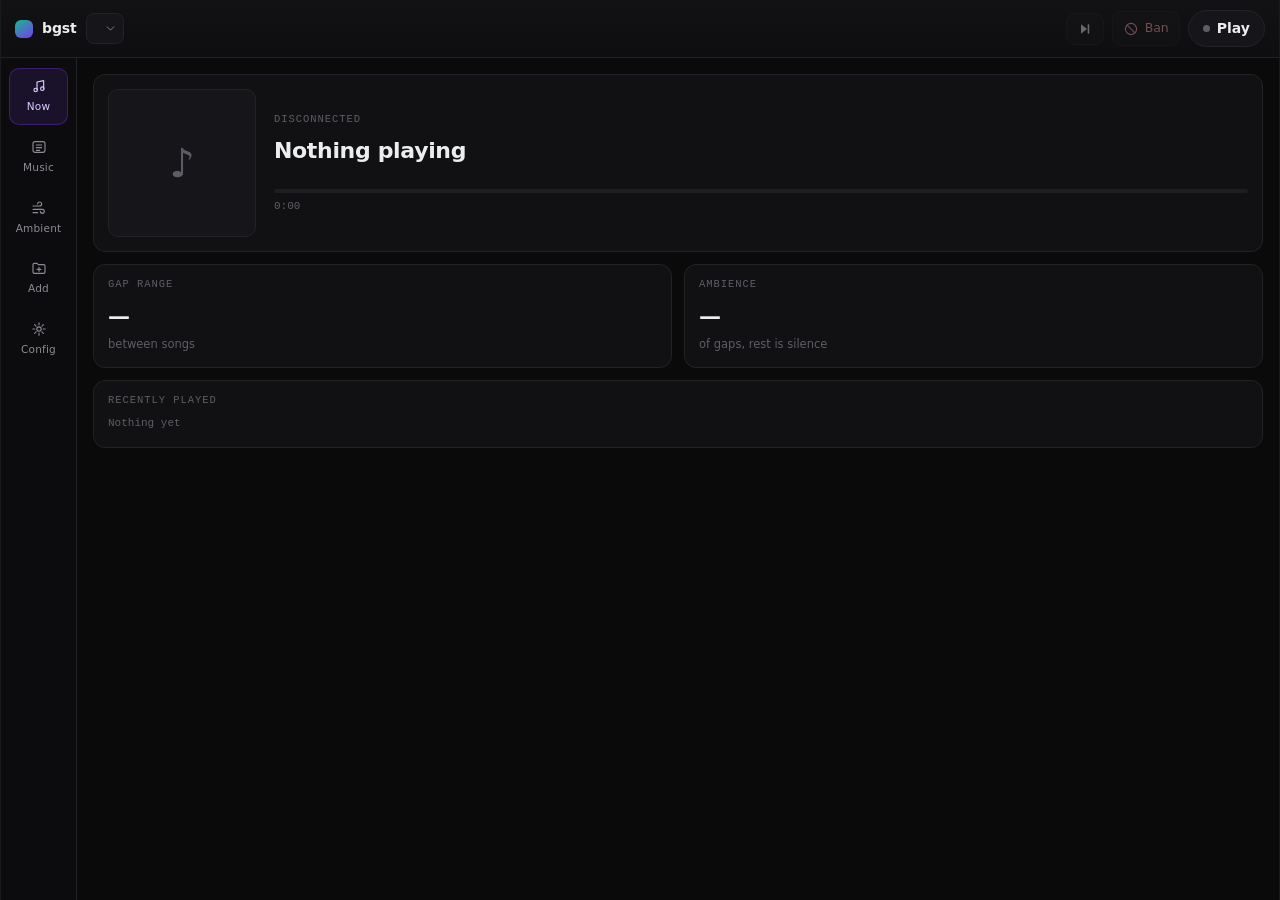
==== commit ef8fcfec: "Serve covers once per record, hold the scroll still, and search the library Covers were fetched per " ====
--- a/bgsoundtrack/ui/index.html
+++ b/bgsoundtrack/ui/index.html
@@ -83,12 +83,12 @@
               <div class="kicker" id="now-kind">Idle</div>
               <div class="now-title" id="now-title">Nothing playing</div>
               <div class="t-sub" id="now-sub"></div>
+              <div class="progress"><div class="progress-fill" id="now-progress"></div></div>
+              <div class="now-meta">
+                <span id="now-elapsed">0:00</span>
+                <span id="now-remaining"></span>
+              </div>
             </div>
-          </div>
-          <div class="progress"><div class="progress-fill" id="now-progress"></div></div>
-          <div class="now-meta">
-            <span id="now-elapsed">0:00</span>
-            <span id="now-remaining"></span>
           </div>
         </div>
 
@@ -116,7 +116,11 @@
         <div class="panel-head">
           <h2>Music <span class="count" id="music-count">0</span></h2>
           <div class="head-tools">
-            <input type="search" class="filter" data-filter-for="music" placeholder="Filter…" autocomplete="off" spellcheck="false">
+            <label class="search">
+              <svg viewBox="0 0 24 24" class="icon"><circle cx="11" cy="11" r="6.5"/><path d="M16 16l4.5 4.5"/></svg>
+              <input type="search" class="filter" data-filter-for="music" placeholder="Search title, artist, album…  ( / )" autocomplete="off" spellcheck="false">
+              <span class="found" id="music-found" hidden></span>
+            </label>
             <label class="switch inline"><input type="checkbox" class="filenames"><span class="track"></span>File names</label>
             <button class="ghost small" data-goto="add">Add music</button>
           </div>
@@ -144,7 +148,11 @@
         <div class="panel-head">
           <h2>Ambient <span class="count" id="ambient-count">0</span></h2>
           <div class="head-tools">
-            <input type="search" class="filter" data-filter-for="ambient" placeholder="Filter…" autocomplete="off" spellcheck="false">
+            <label class="search">
+              <svg viewBox="0 0 24 24" class="icon"><circle cx="11" cy="11" r="6.5"/><path d="M16 16l4.5 4.5"/></svg>
+              <input type="search" class="filter" data-filter-for="ambient" placeholder="Search title, artist, album…  ( / )" autocomplete="off" spellcheck="false">
+              <span class="found" id="ambient-found" hidden></span>
+            </label>
             <label class="switch inline"><input type="checkbox" class="filenames"><span class="track"></span>File names</label>
             <button class="ghost small" data-goto="add">Add ambience</button>
           </div>
--- a/bgsoundtrack/ui/style.css
+++ b/bgsoundtrack/ui/style.css
@@ -74,11 +74,22 @@
 }
 
 .head-tools { display: flex; align-items: center; gap: 8px; }
+.search {
+  display: inline-flex; align-items: center; gap: 7px;
+  background: var(--panel-2); border: 1px solid var(--line); border-radius: 9px;
+  padding: 0 10px; transition: border-color .15s, width .15s;
+}
+.search:focus-within { border-color: var(--select); }
+.search .icon { width: 14px; height: 14px; color: var(--faint); flex: none; }
 .head-tools .filter {
-  background: var(--panel-2); color: var(--text); border: 1px solid var(--line);
-  border-radius: 8px; padding: 5px 10px; font: inherit; font-size: 12.5px; width: 150px;
-}
-.head-tools .filter:focus { outline: none; border-color: var(--select); width: 210px; }
+  background: none; color: var(--text); border: none;
+  padding: 6px 0; font: inherit; font-size: 12.5px; width: 230px;
+}
+.head-tools .filter:focus { outline: none; }
+.head-tools .filter::-webkit-search-cancel-button { filter: invert(.6); }
+.search .found {
+  font: 10.5px/1 var(--mono); color: var(--faint); white-space: nowrap; flex: none;
+}
 .more-row td { color: var(--muted); font-size: 12.5px; padding: 12px 10px !important; }
 .more-row button { margin-left: 8px; }
 .sort-pick { position: relative; display: inline-flex; align-items: center; }
@@ -183,7 +194,7 @@
 
 /* -- now playing --------------------------------------------------- */
 .now-title {
-  font-size: 19px; font-weight: 600; letter-spacing: -0.015em; margin-bottom: 14px;
+  font-size: 22px; font-weight: 600; letter-spacing: -0.015em; margin-bottom: 4px;
   overflow: hidden; text-overflow: ellipsis; white-space: nowrap;
 }
 .progress { height: 4px; border-radius: 999px; background: #1e1e22; overflow: hidden; }
@@ -228,9 +239,11 @@
   table-layout: fixed;
 }
 table.tracks th, table.tracks td {
-  text-align: left; padding: 7px 10px; white-space: nowrap;
+  text-align: left; padding: 6px 10px; white-space: nowrap;
   overflow: hidden; text-overflow: ellipsis;
 }
+table.tracks thead th:first-child { border-top-left-radius: var(--radius); }
+table.tracks thead th:last-child { border-top-right-radius: var(--radius); }
 table.tracks thead th {
   position: sticky; top: -16px; z-index: 3;   /* -16px cancels the stage padding */
   background: #141417; border-bottom: 1px solid var(--line);
@@ -260,7 +273,7 @@
 table.tracks tbody tr.broken .t-title { color: #ff9ea1; }
 table.tracks tbody tr.empty td { color: var(--faint); padding: 16px 10px; white-space: normal; }
 
-.col-cover { width: 40px; }
+.col-cover { width: 50px; }
 .col-no { width: 40px; text-align: right !important; }
 td.col-no { font: 11px/1 var(--mono); color: var(--faint); text-align: right; }
 .col-title { width: 38%; }
@@ -416,7 +429,7 @@
   100% { background-position: -30% 0; }
 }
 .sk-line { height: 10px; }
-.sk-thumb { width: 24px; height: 24px; border-radius: 4px; }
+.sk-thumb { width: 34px; height: 34px; border-radius: 5px; }
 tr.skeleton td { padding-top: 11px; padding-bottom: 11px; }
 tr.skeleton .sk-line.short { width: 42%; }
 tr.skeleton .sk-line.mid { width: 68%; }
@@ -448,16 +461,21 @@
 .working { display: inline-flex; align-items: center; gap: 7px; color: var(--muted); font-size: 12.5px; }
 
 /* -- album art ----------------------------------------------------- */
-.now-head { display: flex; gap: 14px; align-items: flex-start; }
+.now-head { display: flex; gap: 18px; align-items: center; }
 .cover {
-  width: 74px; height: 74px; flex: none; border-radius: 8px; object-fit: cover;
+  width: 148px; height: 148px; flex: none; border-radius: 10px; object-fit: cover;
   background: var(--panel-2); border: 1px solid var(--line);
 }
-.cover.empty { display: grid; place-items: center; color: var(--faint); font-size: 22px; }
-.now-head .now-body { min-width: 0; flex: 1; }
+.cover.empty { display: grid; place-items: center; color: var(--faint); font-size: 40px; }
+.cover-holder { width: 148px; height: 148px; flex: none; }
+.cover-holder img { width: 100%; height: 100%; border-radius: 10px; object-fit: cover;
+  box-shadow: 0 6px 22px rgba(0,0,0,.45); }
+.now-head .now-body { min-width: 0; flex: 1; display: flex; flex-direction: column; }
+.now-head .progress { margin-top: 18px; }
+.now-head .t-sub { font-size: 12.5px; }
 td.col-cover { padding-right: 0; }
 .thumb {
-  width: 24px; height: 24px; border-radius: 4px; object-fit: cover;
+  width: 34px; height: 34px; border-radius: 5px; object-fit: cover;
   background: var(--panel-2); display: block;
 }
 
@@ -488,12 +506,14 @@
 
 @media (max-width: 620px) {
   .col-length { display: none; }
+  .cover, .cover-holder { width: 96px; height: 96px; }
+  .now-head { gap: 12px; }
   /* The heading, the filter and the switch will not share one line at this
      width, so give the filter its own. */
   .panel-head { flex-wrap: wrap; row-gap: 8px; }
   .head-tools { width: 100%; order: 3; }
-  .head-tools .filter { flex: 1; width: auto; }
-  .head-tools .filter:focus { width: auto; }
+  .search { flex: 1; }
+  .head-tools .filter { flex: 1; width: auto; min-width: 0; }
   .switch.inline { white-space: nowrap; }
   /* Keep the top bar on one line: the path goes, the playlist name shortens,
      and Ban keeps its icon but drops its label. */
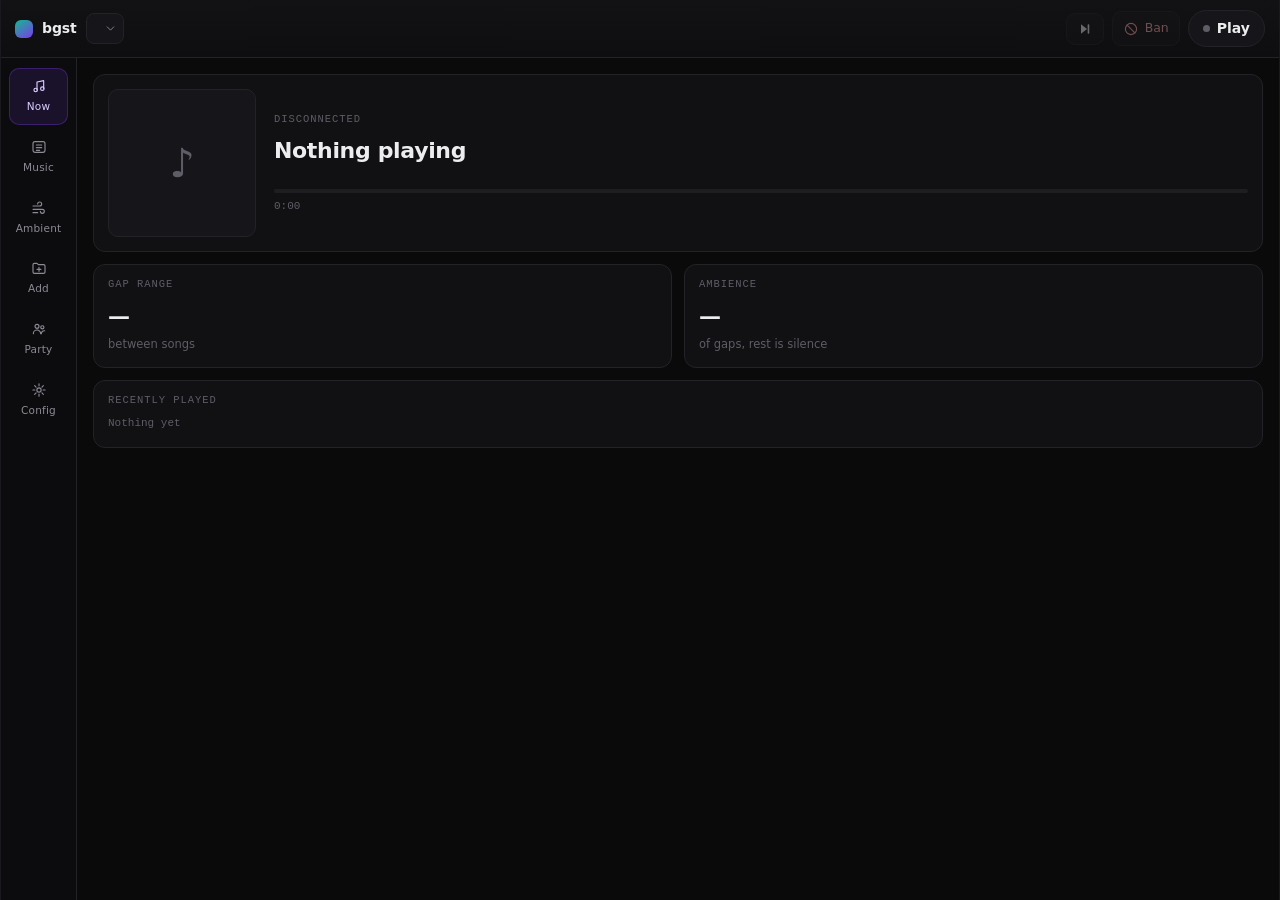
==== commit e60ed8af: "Listen together from a code, with nothing between the two machines A session stops being a stream to" ====
--- a/bgsoundtrack/ui/index.html
+++ b/bgsoundtrack/ui/index.html
@@ -66,6 +66,10 @@
       <button class="rail-btn" data-panel="add" title="Add files" role="tab">
         <svg viewBox="0 0 24 24" class="icon"><path d="M3 7a2 2 0 0 1 2-2h4l2 2h8a2 2 0 0 1 2 2v9a2 2 0 0 1-2 2H5a2 2 0 0 1-2-2z"/><path d="M12 11v6M9 14h6"/></svg>
         <span>Add</span>
+      </button>
+      <button class="rail-btn" data-panel="party" title="Listen with someone else" role="tab">
+        <svg viewBox="0 0 24 24" class="icon"><circle cx="9" cy="8" r="3"/><circle cx="17" cy="9.5" r="2.4"/><path d="M3.5 19a5.5 5.5 0 0 1 11 0M15.5 19a4.4 4.4 0 0 1 5-4.3"/></svg>
+        <span>Party</span>
       </button>
       <button class="rail-btn" data-panel="settings" title="Settings" role="tab">
         <svg viewBox="0 0 24 24" class="icon"><circle cx="12" cy="12" r="3.2"/><path d="M12 2.8v3M12 18.2v3M21.2 12h-3M5.8 12h-3M18.5 5.5l-2.1 2.1M7.6 16.4l-2.1 2.1M18.5 18.5l-2.1-2.1M7.6 7.6L5.5 5.5"/></svg>
@@ -108,6 +112,92 @@
         <div class="card">
           <div class="kicker">Recently played</div>
           <ul class="history" id="history"><li class="empty">Nothing yet</li></ul>
+        </div>
+      </section>
+
+      <!-- PARTY -->
+      <section class="panel" id="panel-party">
+        <div class="card" id="party-off">
+          <div class="kicker">Listen together</div>
+          <p class="hint">
+            Two machines, the same music at the same moment, with
+            <strong>nothing between them</strong> — no server, no connection, nothing
+            to keep alive. You both work the same evening out from the same code, so
+            closing the lid and coming back an hour later puts you straight back in
+            step rather than an hour behind.
+          </p>
+          <div class="party-choice">
+            <button class="primary" id="party-host">Start a party</button>
+            <button class="ghost" id="party-join-open">Join a party</button>
+          </div>
+          <form class="party-join" id="party-join" hidden>
+            <input type="text" id="party-code" placeholder="paste the code you were given"
+                   spellcheck="false" autocomplete="off" autocapitalize="characters">
+            <button class="primary small" type="submit">Join</button>
+            <button class="ghost small" type="button" id="party-open-file">Open a party file…</button>
+          </form>
+          <p class="hint" id="party-note" hidden></p>
+        </div>
+
+        <div class="card" id="party-on" hidden>
+          <div class="party-head">
+            <div>
+              <div class="kicker" id="party-kicker">In a party</div>
+              <div class="now-title" id="party-name">Party</div>
+            </div>
+            <button class="ghost small" id="party-leave">Leave</button>
+          </div>
+          <div class="code-block">
+            <code id="party-code-out">—</code>
+            <button class="ghost small" id="party-copy">Copy</button>
+          </div>
+          <p class="hint" id="party-since"></p>
+          <p class="hint">
+            Read that out, or paste it over. Whoever joins hears exactly what you
+            hear, from wherever they are — and there is nothing to keep open
+            between you.
+          </p>
+
+          <div class="party-now">
+            <div class="kicker" id="party-now-kind">Now</div>
+            <div class="now-title" id="party-now-title">—</div>
+            <div class="progress"><div class="progress-fill" id="party-progress"></div></div>
+          </div>
+
+          <div class="kicker">Coming up</div>
+          <ul class="history" id="party-next"><li class="empty">—</li></ul>
+
+          <div class="row-actions">
+            <button class="ghost small" id="party-save">Save party file…</button>
+            <button class="ghost small" id="party-nudge-back">Clock −0.5s</button>
+            <button class="ghost small" id="party-nudge-on">Clock +0.5s</button>
+          </div>
+          <p class="hint" id="party-offset" hidden></p>
+          <div id="party-missing" hidden>
+            <div class="kicker">Not on this machine</div>
+            <p class="hint">
+              These play as silence here, and the party runs on around them. Copy
+              them over and they join in at their next turn.
+            </p>
+            <ul class="history" id="party-missing-list"></ul>
+          </div>
+        </div>
+
+        <div class="card">
+          <div class="kicker">How it works</div>
+          <p class="hint">
+            The code carries the seed, the moment the party started and the gap
+            settings — everything but the music itself. If the other machine holds
+            exactly this playlist, the code is the whole handshake. If their library
+            is bigger, or differs at all, hand over the <strong>party file</strong>
+            once (next to the music you are sharing); after that the code alone
+            works.
+          </p>
+          <p class="hint">
+            In a party, <strong>skip</strong> sits a track out rather than moving the
+            queue — the sound stops, your place does not, and you are back with
+            everyone at the next track.
+          </p>
         </div>
       </section>
 
--- a/bgsoundtrack/ui/style.css
+++ b/bgsoundtrack/ui/style.css
@@ -167,6 +167,7 @@
   border-right: 1px solid var(--line); background: #0c0c0e;
 }
 .rail-btn {
+  position: relative;
   background: none; border: 1px solid transparent; border-radius: 10px;
   padding: 9px 4px; display: flex; flex-direction: column; align-items: center; gap: 5px;
   color: var(--muted); font-size: 10.5px; letter-spacing: .02em;
@@ -538,3 +539,66 @@
   .field { grid-template-columns: 1fr; gap: 4px; }
   .field output { text-align: left; }
 }
+
+/* -- parties: a code, and where the evening has got to ------------------ */
+.party-choice { display: flex; gap: 8px; flex-wrap: wrap; margin-top: 12px; }
+.party-join { display: flex; gap: 8px; flex-wrap: wrap; margin-top: 12px; }
+.party-join input {
+  flex: 1 1 260px;
+  min-width: 0;
+  font-family: var(--mono);
+  text-transform: uppercase;
+  letter-spacing: .06em;
+}
+.party-head { display: flex; align-items: flex-start; justify-content: space-between; gap: 12px; }
+.code-block {
+  display: flex;
+  align-items: center;
+  gap: 10px;
+  margin: 12px 0 8px;
+  padding: 12px 14px;
+  border: 1px solid var(--accent-dim);
+  border-radius: var(--radius);
+  background: rgba(20, 184, 143, .08);
+}
+.code-block code {
+  flex: 1 1 auto;
+  min-width: 0;
+  font-family: var(--mono);
+  font-size: 15px;
+  letter-spacing: .08em;
+  color: #7ff0d0;
+  overflow-wrap: anywhere;
+}
+.party-now { margin: 14px 0 6px; }
+.party-now .progress { margin-top: 8px; }
+#party-next .when { color: var(--faint); font-family: var(--mono); font-size: 12px; margin-right: 8px; }
+#party-next .gone { color: var(--faint); font-style: italic; }
+@media (max-width: 620px) {
+  .code-block code { font-size: 13px; letter-spacing: .04em; }
+  .party-choice button, .party-join button { flex: 1 1 auto; }
+}
+/* A party is on: the rail says so from any panel. */
+.rail-btn.live-on { color: #7ff0d0; }
+.rail-btn.live-on::after {
+  content: "";
+  position: absolute;
+  top: 8px; right: 10px;
+  width: 6px; height: 6px;
+  border-radius: 50%;
+  background: var(--accent);
+  box-shadow: 0 0 0 3px rgba(20, 184, 143, .18);
+}
+/* The one button on a card that is the point of the card. */
+.primary {
+  background: rgba(20, 184, 143, .14);
+  border: 1px solid var(--accent-dim);
+  color: #7ff0d0;
+  border-radius: 9px;
+  padding: 8px 14px;
+  font-weight: 550;
+  display: inline-flex; align-items: center; gap: 6px;
+}
+.primary:hover:not(:disabled) { background: rgba(20, 184, 143, .22); border-color: var(--accent); }
+.primary:disabled { opacity: .4; cursor: not-allowed; }
+.primary.small { padding: 5px 12px; font-size: 12.5px; border-radius: 8px; }
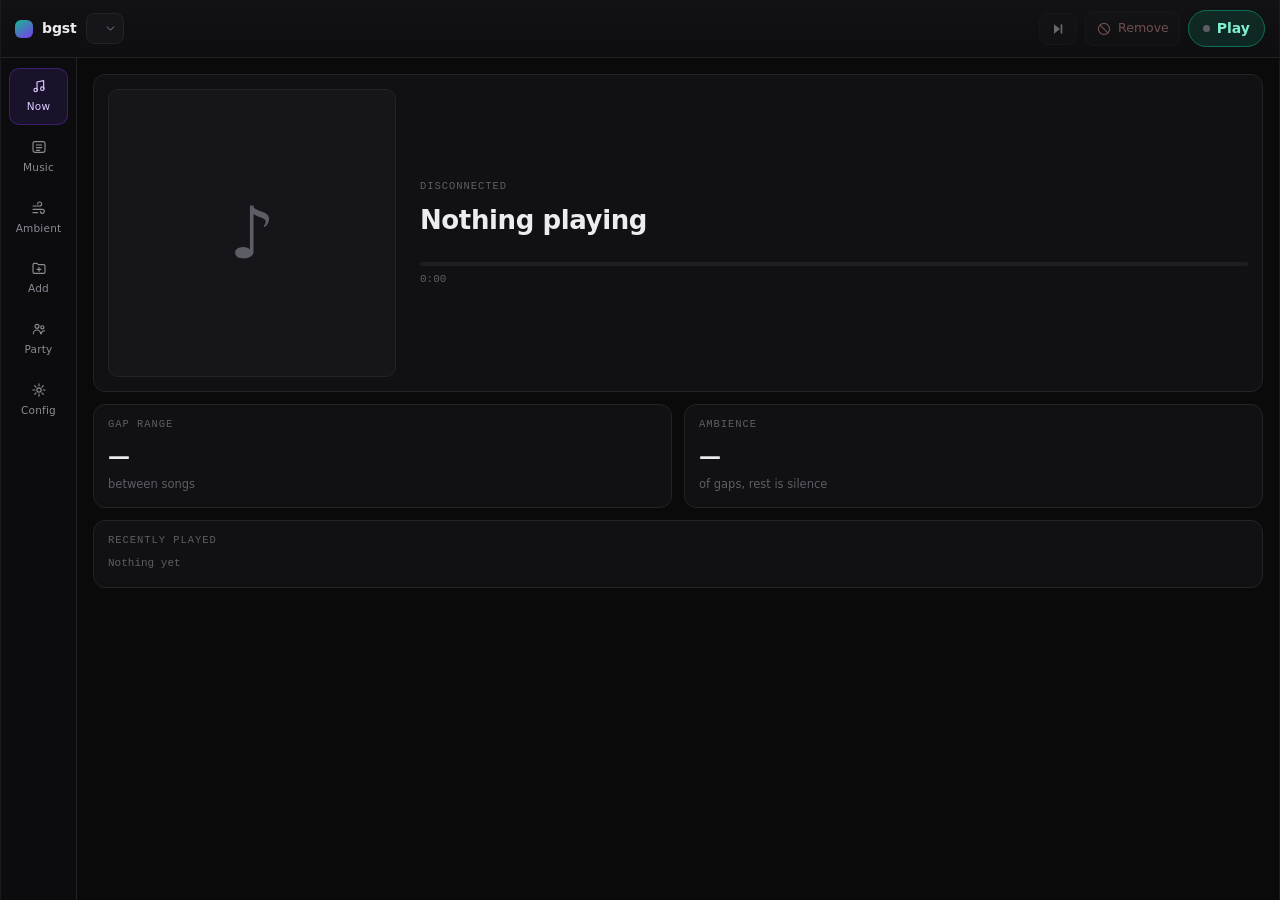
==== commit ed474a43: "Fade sound in and out, say Remove and Stop, and give the artwork room Sound arrived and vanished at " ====
--- a/bgsoundtrack/ui/index.html
+++ b/bgsoundtrack/ui/index.html
@@ -27,9 +27,9 @@
         <svg viewBox="0 0 24 24" class="icon"><path d="M6 5l9 7-9 7V5z"/><rect x="16" y="5" width="2.4" height="14" rx="1"/></svg>
       </button>
       <div class="ban-wrap">
-        <button class="ghost ban" id="ban" title="Ban: skip and remove from this playlist (B)" disabled>
+        <button class="ghost ban" id="ban" title="Skip this track and keep it out of this playlist (R)" disabled>
           <svg viewBox="0 0 24 24" class="icon"><circle cx="12" cy="12" r="8.4"/><path d="M6.2 6.2l11.6 11.6"/></svg>
-          <span>Ban</span>
+          <span>Remove</span>
         </button>
         <!-- Floats down on its own layer; the button above never moves. -->
         <button class="confirm-ban" id="ban-confirm" tabindex="-1" aria-hidden="true">
@@ -37,8 +37,11 @@
           <span id="ban-confirm-label">Confirm</span>
         </button>
       </div>
-      <button class="live" id="transport" data-on="false">
-        <span class="live-dot"></span><span id="transport-label">Play</span>
+      <span class="live-badge" id="live-badge" hidden aria-live="polite">
+        <span class="live-dot"></span>Live
+      </span>
+      <button class="live" id="transport" data-on="false" title="Start playing">
+        <span class="live-dot" id="transport-dot"></span><span id="transport-label">Play</span>
       </button>
     </div>
   </header>
@@ -324,6 +327,13 @@
             <input type="range" id="volume" min="0" max="100" step="1"><output id="volume-out"></output></label>
           <label class="field"><span>Ambience volume</span>
             <input type="range" id="ambient_volume" min="0" max="100" step="1"><output id="ambient_volume-out"></output></label>
+          <label class="field"><span>Fade</span>
+            <input type="range" id="fade" min="0" max="50" step="1"><output id="fade-out"></output></label>
+          <p class="hint">
+            How long sound takes to arrive and to leave — including when you
+            skip, so nothing is cut off mid-note. Off plays every track from
+            its first sample.
+          </p>
         </div>
         <div class="card">
           <div class="kicker">Playlists</div>
--- a/bgsoundtrack/ui/style.css
+++ b/bgsoundtrack/ui/style.css
@@ -114,7 +114,23 @@
   background: var(--panel-2); border: 1px solid var(--line);
   font-weight: 550; transition: background .15s, border-color .15s;
 }
-.live[data-on="true"] { background: rgba(20,184,143,.14); border-color: var(--accent-dim); color: #7ff0d0; }
+/* Playing: the button is the way out, so it stays neutral - the green
+   belongs to the badge that says something is on. */
+.live[data-on="true"] { background: var(--panel-2); border-color: var(--line); color: var(--text); }
+.live[data-on="true"]:hover { border-color: #33333a; background: #1b1b20; }
+.live[data-on="false"] { background: rgba(20,184,143,.14); border-color: var(--accent-dim); color: #7ff0d0; }
+.live[data-on="true"] #transport-dot { display: none; }
+.live-badge {
+  display: inline-flex; align-items: center; gap: 7px;
+  padding: 7px 12px; border-radius: 999px;
+  background: rgba(20,184,143,.14); border: 1px solid var(--accent-dim);
+  color: #7ff0d0; font-size: 12.5px; font-weight: 550; letter-spacing: .02em;
+  white-space: nowrap;
+}
+.live-badge .live-dot {
+  background: var(--accent); box-shadow: 0 0 0 3px rgba(20,184,143,.18);
+  animation: pulse 2s infinite;
+}
 .live:hover { border-color: #33333a; }
 .live-dot { width: 7px; height: 7px; border-radius: 50%; background: var(--faint); }
 .live[data-on="true"] .live-dot { background: var(--accent); box-shadow: 0 0 0 3px rgba(20,184,143,.18); animation: pulse 2s infinite; }
@@ -494,6 +510,16 @@
   max-width: min(520px, calc(100vw - 32px));
 }
 .toast.bad { border-color: rgba(229,72,77,.5); color: #ffb4b6; }
+/* A toast that stays until the thing it is about is over. */
+.toast.stay {
+  border-color: var(--accent-dim);
+  color: #7ff0d0;
+  background: rgba(20, 184, 143, .1);
+  cursor: pointer;
+}
+/* Sitting a track out: the party plays on, this room is quiet. */
+.is-sitting .cover, .is-sitting .now-title { opacity: .5; }
+.is-sitting .progress-fill { background: var(--faint); }
 [hidden] { display: none !important; }
 
 /* -- small screens ------------------------------------------------- */
@@ -602,3 +628,15 @@
 .primary:hover:not(:disabled) { background: rgba(20, 184, 143, .22); border-color: var(--accent); }
 .primary:disabled { opacity: .4; cursor: not-allowed; }
 .primary.small { padding: 5px 12px; font-size: 12.5px; border-radius: 8px; }
+
+/* -- desktop: the artwork is the point, so let it be seen ------------ */
+@media (min-width: 900px) {
+  .cover, .cover-holder { width: 288px; height: 288px; }
+  .cover.empty { font-size: 72px; }
+  .now-head { gap: 24px; }
+  .now-title { font-size: 26px; }
+  .col-cover { width: 88px; }
+  .thumb, .sk-thumb { width: 68px; height: 68px; border-radius: 8px; }
+  /* A taller row wants a little more air around the text beside it. */
+  tbody td { padding-top: 7px; padding-bottom: 7px; }
+}
